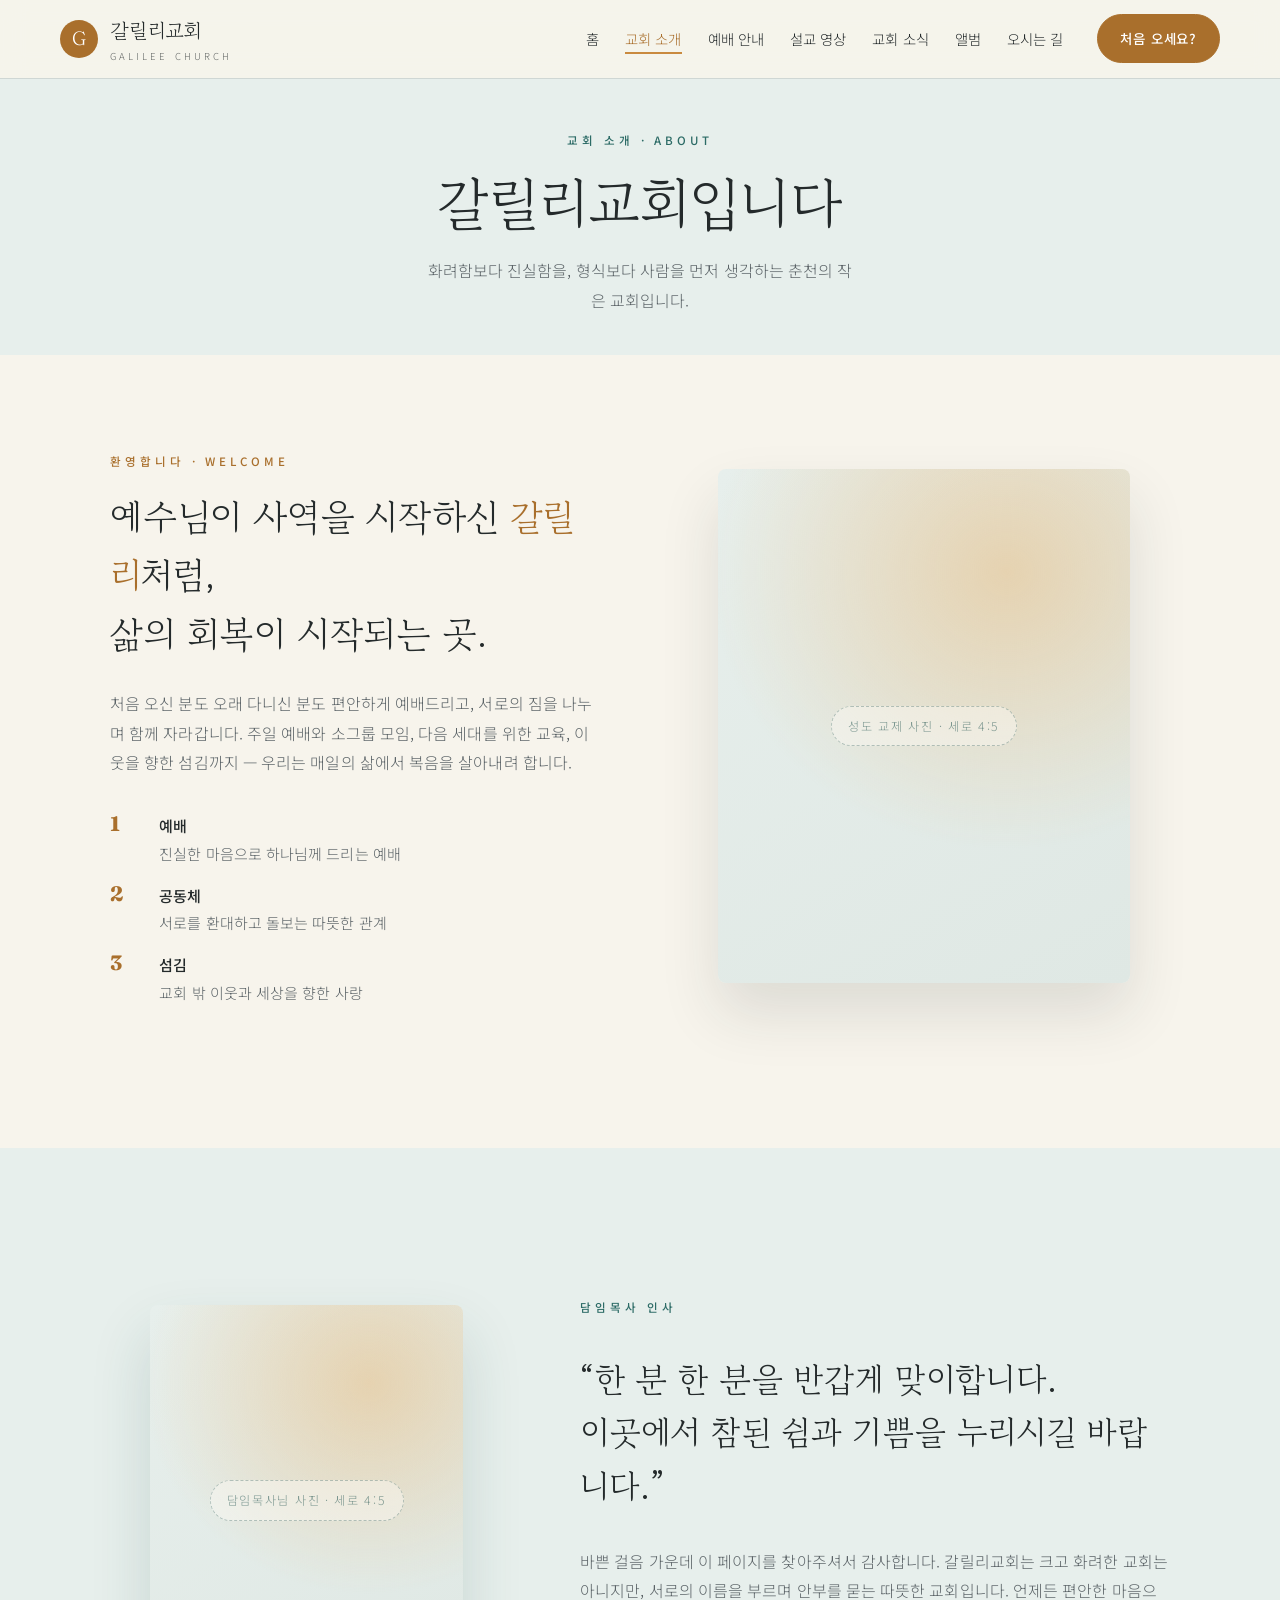
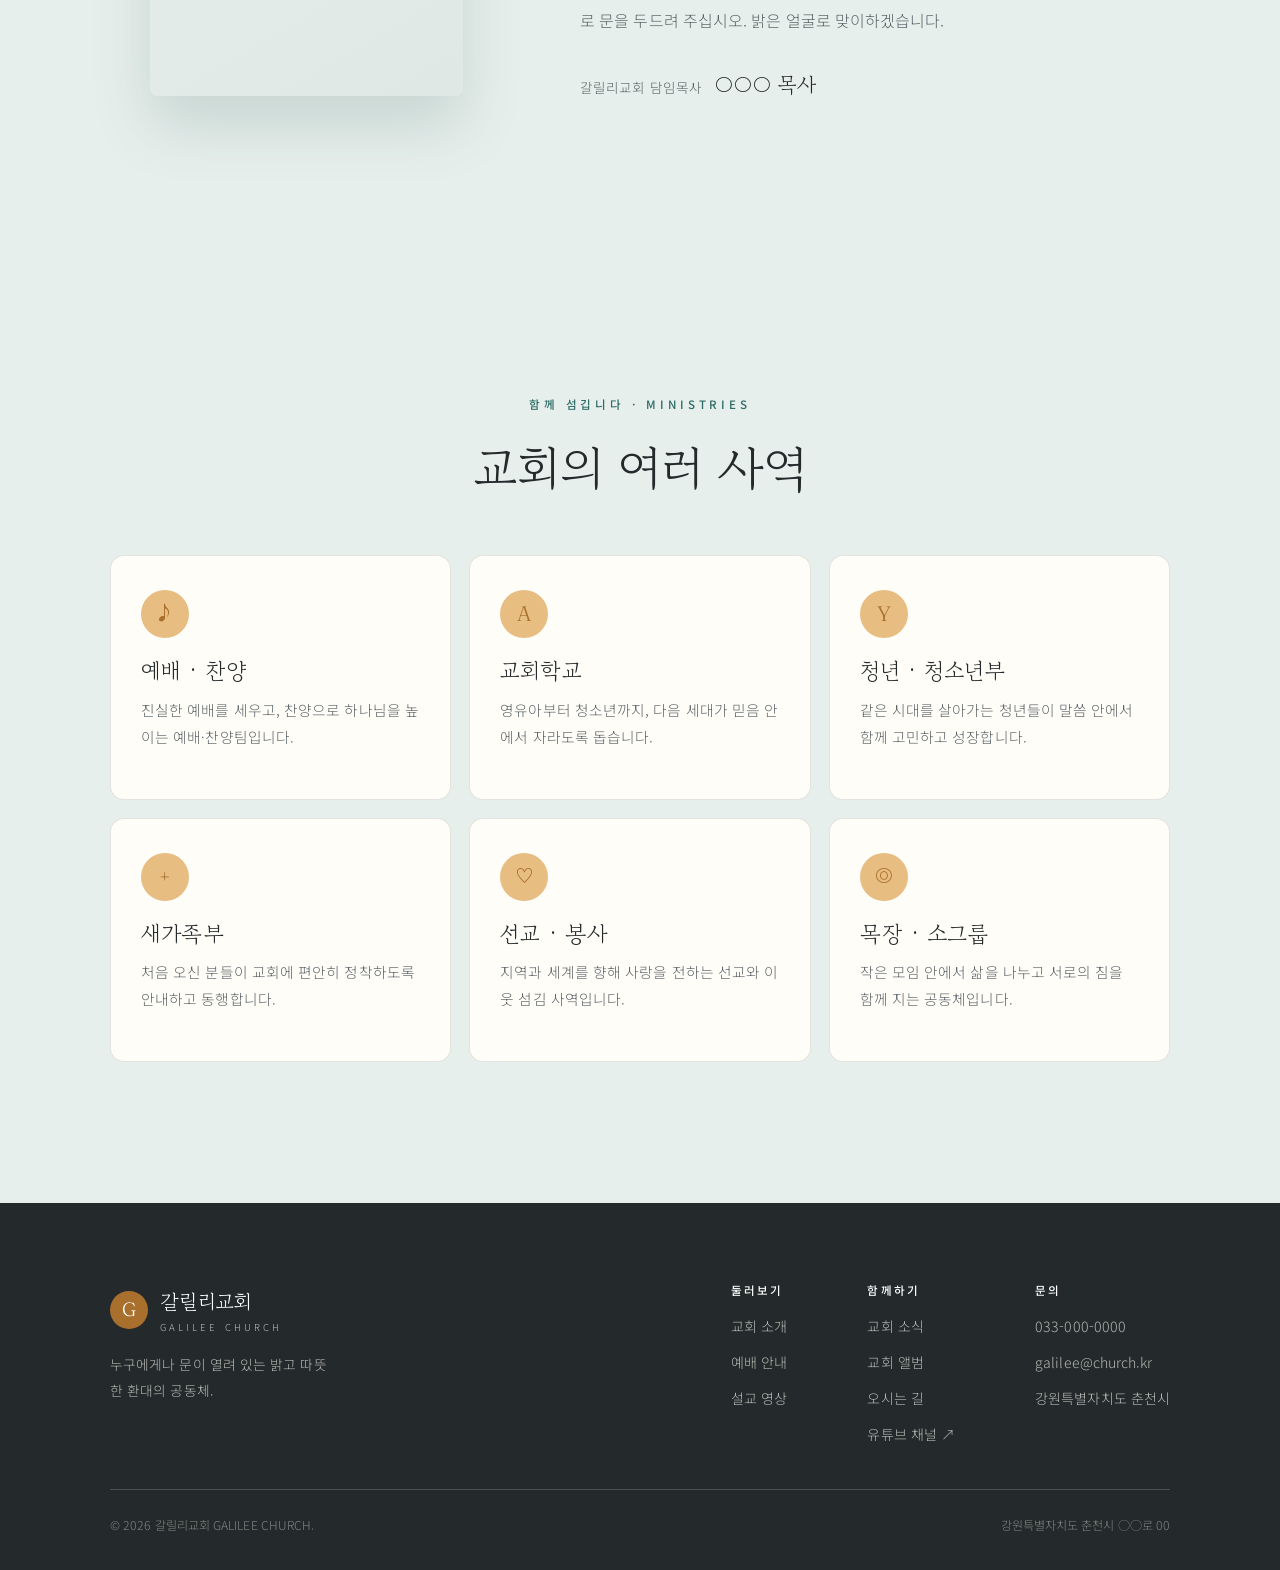
==== about.html @ 63ccdfb4 "feat: 갈릴리교회 소개 웹사이트 (춘천) 멀티페이지 정적 사이트 — 홈/소개/예배/설교/소식/앨범/오시는길.  Co-Authored-By: Claude Opus 4.8 (1M " ====
<!DOCTYPE html>
<html lang="ko">
<head>
  <meta charset="UTF-8" />
  <meta name="viewport" content="width=device-width, initial-scale=1.0" />
  <title>교회 소개 · 갈릴리교회</title>
  <meta name="description" content="춘천 갈릴리교회를 소개합니다. 우리의 가치와 담임목사 인사말, 함께 섬기는 여러 사역." />
  <link rel="preconnect" href="https://fonts.googleapis.com" />
  <link rel="preconnect" href="https://fonts.gstatic.com" crossorigin />
  <link href="https://fonts.googleapis.com/css2?family=Gowun+Batang:wght@400;700&family=Noto+Sans+KR:wght@300;400;500;700&family=Fraunces:ital,opsz,wght@0,9..144,400;0,9..144,500;1,9..144,500&display=swap" rel="stylesheet" />
  <link rel="stylesheet" href="css/style.css" />
</head>
<body data-page="about">
  <div id="site-header"></div>

  <section class="page-hero">
    <span class="eyebrow eyebrow--sea">교회 소개 · About</span>
    <h1>갈릴리교회입니다</h1>
    <p>화려함보다 진실함을, 형식보다 사람을 먼저 생각하는 춘천의 작은 교회입니다.</p>
  </section>

  <!-- About -->
  <section class="about" style="padding-top:clamp(50px,7vw,90px);">
    <div class="wrap about__grid">
      <div class="about__body">
        <span class="eyebrow reveal">환영합니다 · Welcome</span>
        <p class="about__lead reveal">예수님이 사역을 시작하신 <em>갈릴리</em>처럼,<br />삶의 회복이 시작되는 곳.</p>
        <p class="about__text reveal">처음 오신 분도 오래 다니신 분도 편안하게 예배드리고, 서로의 짐을 나누며 함께 자라갑니다. 주일 예배와 소그룹 모임, 다음 세대를 위한 교육, 이웃을 향한 섬김까지 — 우리는 매일의 삶에서 복음을 살아내려 합니다.</p>
        <div class="about__values reveal">
          <div class="about__value"><b>1</b><span><strong>예배</strong>진실한 마음으로 하나님께 드리는 예배</span></div>
          <div class="about__value"><b>2</b><span><strong>공동체</strong>서로를 환대하고 돌보는 따뜻한 관계</span></div>
          <div class="about__value"><b>3</b><span><strong>섬김</strong>교회 밖 이웃과 세상을 향한 사랑</span></div>
        </div>
      </div>
      <figure class="about__figure slot reveal" data-label="성도 교제 사진 · 세로 4:5">
        <img src="images/community.jpg" alt="함께 교제하는 성도들" class="shot" />
      </figure>
    </div>
  </section>

  <!-- Pastor -->
  <section class="pastor" id="pastor">
    <div class="wrap pastor__inner">
      <figure class="pastor__figure slot reveal" data-label="담임목사님 사진 · 세로 4:5">
        <img src="images/pastor.jpg" alt="담임목사" class="shot" />
      </figure>
      <div class="pastor__body">
        <span class="eyebrow eyebrow--sea reveal">담임목사 인사</span>
        <p class="pastor__quote reveal">“한 분 한 분을 반갑게 맞이합니다.<br />이곳에서 참된 쉼과 기쁨을 누리시길 바랍니다.”</p>
        <p class="pastor__text reveal">바쁜 걸음 가운데 이 페이지를 찾아주셔서 감사합니다. 갈릴리교회는 크고 화려한 교회는 아니지만, 서로의 이름을 부르며 안부를 묻는 따뜻한 교회입니다. 언제든 편안한 마음으로 문을 두드려 주십시오. 밝은 얼굴로 맞이하겠습니다.</p>
        <div class="pastor__sign reveal"><span>갈릴리교회 담임목사</span><b>○○○ 목사</b></div>
      </div>
    </div>
  </section>

  <!-- Ministries -->
  <section class="ministry" id="ministry">
    <div class="wrap">
      <div class="ministry__head sec-head" style="max-width:none;">
        <span class="eyebrow eyebrow--sea reveal">함께 섬깁니다 · Ministries</span>
        <h2 class="reveal">교회의 여러 사역</h2>
      </div>
      <div class="ministry__grid">
        <div class="min reveal"><div class="min__icon">♪</div><h3>예배 · 찬양</h3><p>진실한 예배를 세우고, 찬양으로 하나님을 높이는 예배·찬양팀입니다.</p></div>
        <div class="min reveal"><div class="min__icon">A</div><h3>교회학교</h3><p>영유아부터 청소년까지, 다음 세대가 믿음 안에서 자라도록 돕습니다.</p></div>
        <div class="min reveal"><div class="min__icon">Y</div><h3>청년 · 청소년부</h3><p>같은 시대를 살아가는 청년들이 말씀 안에서 함께 고민하고 성장합니다.</p></div>
        <div class="min reveal"><div class="min__icon">+</div><h3>새가족부</h3><p>처음 오신 분들이 교회에 편안히 정착하도록 안내하고 동행합니다.</p></div>
        <div class="min reveal"><div class="min__icon">♡</div><h3>선교 · 봉사</h3><p>지역과 세계를 향해 사랑을 전하는 선교와 이웃 섬김 사역입니다.</p></div>
        <div class="min reveal"><div class="min__icon">◎</div><h3>목장 · 소그룹</h3><p>작은 모임 안에서 삶을 나누고 서로의 짐을 함께 지는 공동체입니다.</p></div>
      </div>
    </div>
  </section>

  <div id="site-footer"></div>
  <script src="js/site.js"></script>
</body>
</html>
---- css/style.css ----
/* =============================================================
   갈릴리교회 GALILEE CHURCH
   밝고 따뜻한 환대의 공동체
   ============================================================= */

:root {
  /* Palette — 갈릴리 호숫가의 새벽빛 */
  --cream:    #f7f4ec;   /* 따뜻한 아이보리 배경 */
  --paper:    #fffdf8;   /* 카드/화이트 */
  --mist:     #e7efec;   /* 호수빛 옅은 톤 배경 */
  --ink:      #242a2b;   /* 본문 먹빛 */
  --ink-soft: #5b6367;   /* 보조 텍스트 */
  --gold:     #c98a3f;   /* 새벽 햇살 — 포인트 */
  --gold-deep:#a96f2c;
  --gold-soft:#e7bd82;
  --sea:      #2c6b66;   /* 갈릴리 호수빛 청록 — 보조 포인트 */
  --sea-deep: #1e514d;
  --line:     rgba(36, 42, 43, 0.12);
  --line-lite:rgba(255, 253, 248, 0.18);

  --f-display: 'Gowun Batang', 'Nanum Myeongjo', serif;
  --f-body:    'Noto Sans KR', system-ui, sans-serif;
  --f-accent:  'Fraunces', 'Gowun Batang', serif;

  --wrap: 1180px;
  --gutter: clamp(20px, 5vw, 60px);
  --sec-y: clamp(72px, 11vw, 150px);
  --ease: cubic-bezier(0.22, 0.61, 0.36, 1);
}

* { box-sizing: border-box; }
html { scroll-behavior: smooth; -webkit-text-size-adjust: 100%; }
@media (prefers-reduced-motion: reduce) { html { scroll-behavior: auto; } }
body {
  margin: 0; font-family: var(--f-body); font-weight: 300;
  color: var(--ink); background: var(--cream);
  line-height: 1.85; letter-spacing: 0.005em;
  -webkit-font-smoothing: antialiased; overflow-x: hidden;
}
img { display: block; max-width: 100%; }
a { color: inherit; text-decoration: none; }
button { font-family: inherit; cursor: pointer; }
h1, h2, h3, h4 { font-family: var(--f-display); font-weight: 400; margin: 0; line-height: 1.3; }

.wrap { width: 100%; max-width: var(--wrap); margin-inline: auto; padding-inline: var(--gutter); }

.eyebrow {
  font-family: var(--f-body); font-weight: 500; font-size: 0.72rem;
  letter-spacing: 0.34em; text-transform: uppercase; color: var(--gold-deep);
}
.eyebrow--sea { color: var(--sea); }

.sec-head { max-width: 640px; }
.sec-head .eyebrow { display: block; margin-bottom: 20px; }
.sec-head h2 { font-size: clamp(1.9rem, 4.2vw, 3.1rem); letter-spacing: -0.01em; }
.sec-head p { margin: 22px 0 0; color: var(--ink-soft); max-width: 54ch; }

.reveal { opacity: 0; transform: translateY(26px); transition: opacity 0.9s var(--ease), transform 0.9s var(--ease); }
.reveal.in { opacity: 1; transform: none; }
@media (prefers-reduced-motion: reduce) { .reveal { opacity: 1; transform: none; transition: none; } }

/* Buttons */
.btn {
  display: inline-flex; align-items: center; gap: 0.6em;
  font-family: var(--f-body); font-weight: 500; font-size: 0.84rem;
  letter-spacing: 0.06em; padding: 15px 30px; border-radius: 40px;
  border: 1.5px solid var(--gold-deep); background: var(--gold-deep); color: #fff;
  transition: background 0.4s var(--ease), color 0.4s var(--ease), border-color 0.4s var(--ease), transform 0.3s var(--ease);
}
.btn:hover { background: var(--gold); border-color: var(--gold); transform: translateY(-2px); }
.btn--ghost { background: transparent; color: var(--ink); border-color: var(--line); }
.btn--ghost:hover { background: var(--ink); border-color: var(--ink); color: #fff; }
.btn--light { background: #fff; color: var(--sea-deep); border-color: #fff; }
.btn--light:hover { background: var(--gold-soft); border-color: var(--gold-soft); color: var(--ink); }
.btn:focus-visible, a:focus-visible, .slot:focus-visible { outline: 2px solid var(--sea); outline-offset: 3px; }

/* Image slot / placeholder (사진 넣기 전) */
.slot {
  position: relative; overflow: hidden; display: grid; place-items: center;
  background:
    radial-gradient(120% 90% at 70% 20%, rgba(231,189,130,0.55), transparent 60%),
    linear-gradient(150deg, var(--mist), #dfe8e4);
}
.slot::after {
  content: attr(data-label); position: absolute; z-index: 0;
  font-family: var(--f-body); font-size: 0.76rem; letter-spacing: 0.14em;
  color: rgba(30,81,77,0.55); padding: 8px 16px; border: 1px dashed rgba(30,81,77,0.3);
  border-radius: 30px; background: rgba(255,253,248,0.4); text-align: center;
}
.slot img { position: relative; z-index: 1; width: 100%; height: 100%; object-fit: cover; }

/* Gentle lake-wave divider */
.wave { display: block; width: 100%; height: 60px; }
.wave path { fill: currentColor; }

/* =============================================================
   Header
   ============================================================= */
.site-header {
  position: fixed; inset: 0 0 auto 0; z-index: 60;
  display: flex; align-items: center; justify-content: space-between;
  padding: 20px var(--gutter);
  transition: background 0.5s var(--ease), padding 0.4s var(--ease), box-shadow 0.4s var(--ease);
}
.site-header.solid { background: rgba(247,244,236,0.9); backdrop-filter: blur(12px); padding-block: 12px; box-shadow: 0 1px 0 var(--line); }
.brand { display: flex; align-items: center; gap: 12px; color: #fff; transition: color 0.4s var(--ease); }
.solid .brand { color: var(--ink); }
.brand__logo {
  width: 38px; height: 38px; border-radius: 50%; display: grid; place-items: center;
  background: var(--gold-deep); color: #fff; font-family: var(--f-accent); font-size: 1.2rem;
  flex-shrink: 0;
}
.brand__name { font-family: var(--f-display); font-size: 1.28rem; letter-spacing: 0.02em; }
.brand__sub { font-size: 0.6rem; letter-spacing: 0.32em; text-transform: uppercase; opacity: 0.7; display: block; margin-top: -2px; }

.nav { display: flex; align-items: center; gap: 34px; }
.nav__links { display: flex; gap: 26px; list-style: none; margin: 0; padding: 0; }
.nav__links a { position: relative; font-size: 0.9rem; color: #fff; transition: color 0.4s var(--ease); padding-block: 5px; }
.solid .nav__links a { color: var(--ink); }
.nav__links a::after { content: ""; position: absolute; left: 0; bottom: 0; height: 2px; width: 0; background: var(--gold); transition: width 0.35s var(--ease); }
.nav__links a:hover::after, .nav__links a.on::after { width: 100%; }
.nav__links a.on { color: var(--gold-deep); }
.solid .nav__links a.on { color: var(--gold-deep); }
.mobile-menu a.on { color: var(--gold-soft); }
.nav .btn { padding: 11px 22px; }
.nav-toggle { display: none; }

/* =============================================================
   Hero
   ============================================================= */
.hero {
  position: relative; min-height: 100svh; display: grid; align-items: center;
  color: #fff; overflow: hidden; text-align: center;
}
.hero__bg {
  position: absolute; inset: 0; z-index: 0;
  background:
    radial-gradient(90% 70% at 50% 0%, rgba(231,189,130,0.9), transparent 55%),
    linear-gradient(160deg, #e8b978 0%, #c98a3f 32%, #2c6b66 100%);
}
.hero__bg .slot { position: absolute; inset: 0; }
.hero__bg::after {
  content: ""; position: absolute; inset: 0;
  background: linear-gradient(180deg, rgba(30,44,42,0.32), rgba(20,34,32,0.55));
}
.hero__inner { position: relative; z-index: 2; padding-top: 90px; }
.hero__verse { font-family: var(--f-accent); font-style: italic; font-size: clamp(0.95rem,1.5vw,1.15rem); color: rgba(255,253,248,0.9); letter-spacing: 0.02em; }
.hero__title { font-size: clamp(3rem, 9vw, 6.4rem); line-height: 1.05; margin: 0.2em 0 0; text-shadow: 0 6px 40px rgba(0,0,0,0.25); }
.hero__tag { margin: 26px auto 0; max-width: 34ch; font-size: clamp(1rem,1.6vw,1.25rem); color: rgba(255,253,248,0.95); font-weight: 300; }
.hero__cta { margin-top: 40px; display: flex; gap: 14px; justify-content: center; flex-wrap: wrap; }
.hero__wave { position: absolute; bottom: -1px; left: 0; z-index: 2; color: var(--cream); }

/* =============================================================
   Welcome / About
   ============================================================= */
.about { padding-block: var(--sec-y); }
.about__grid { display: grid; grid-template-columns: 1fr 1fr; gap: clamp(34px, 6vw, 84px); align-items: center; }
.about__lead { font-family: var(--f-display); font-size: clamp(1.5rem, 3vw, 2.3rem); line-height: 1.6; margin: 12px 0 0; }
.about__lead em { font-style: normal; color: var(--gold-deep); }
.about__text { margin-top: 26px; color: var(--ink-soft); }
.about__text + .about__text { margin-top: 16px; }
.about__values { margin-top: 34px; display: grid; gap: 14px; }
.about__value { display: flex; gap: 16px; align-items: flex-start; }
.about__value b { font-family: var(--f-accent); color: var(--gold-deep); font-size: 1.3rem; line-height: 1; padding-top: 2px; min-width: 1.6em; }
.about__value span { font-size: 0.94rem; color: var(--ink-soft); }
.about__value strong { color: var(--ink); font-weight: 500; display: block; }
.about__figure { aspect-ratio: 4/5; border-radius: 8px; box-shadow: 0 30px 60px rgba(36,42,43,0.12); }

/* =============================================================
   Pastor greeting
   ============================================================= */
.pastor { background: var(--mist); position: relative; }
.pastor__inner { padding-block: var(--sec-y); display: grid; grid-template-columns: 0.8fr 1.2fr; gap: clamp(34px,6vw,80px); align-items: center; }
.pastor__figure { aspect-ratio: 4/5; border-radius: 8px; box-shadow: 0 30px 60px rgba(30,81,77,0.16); }
.pastor__body .eyebrow { display: block; margin-bottom: 18px; }
.pastor__quote { font-family: var(--f-display); font-size: clamp(1.5rem,2.8vw,2.1rem); line-height: 1.6; }
.pastor__text { margin-top: 24px; color: var(--ink-soft); }
.pastor__sign { margin-top: 30px; display: flex; align-items: baseline; gap: 12px; }
.pastor__sign span { color: var(--ink-soft); font-size: 0.85rem; }
.pastor__sign b { font-family: var(--f-display); font-weight: 400; font-size: 1.3rem; }

/* =============================================================
   Service times
   ============================================================= */
.service { padding-block: var(--sec-y); }
.service__head { text-align: center; display: flex; flex-direction: column; align-items: center; }
.service__grid { margin-top: clamp(38px,6vw,60px); display: grid; grid-template-columns: repeat(3, 1fr); gap: 18px; }
.svc {
  background: var(--paper); border: 1px solid var(--line); border-radius: 12px;
  padding: 30px 28px; transition: transform 0.4s var(--ease), box-shadow 0.4s var(--ease), border-color 0.4s var(--ease);
}
.svc:hover { transform: translateY(-4px); box-shadow: 0 22px 48px rgba(36,42,43,0.1); border-color: transparent; }
.svc__tag { font-family: var(--f-accent); font-size: 0.85rem; color: var(--sea); letter-spacing: 0.04em; }
.svc__name { font-family: var(--f-display); font-size: 1.5rem; margin: 8px 0 14px; }
.svc__time { display: flex; align-items: baseline; gap: 8px; }
.svc__time b { font-family: var(--f-accent); font-size: 2.1rem; color: var(--gold-deep); line-height: 1; }
.svc__time span { color: var(--ink-soft); font-size: 0.9rem; }
.svc__desc { margin-top: 12px; font-size: 0.88rem; color: var(--ink-soft); }

/* =============================================================
   Sermons (YouTube)
   ============================================================= */
.sermons { background: var(--sea-deep); color: #fff; padding-block: var(--sec-y); position: relative; overflow: hidden; }
.sermons::before {
  content: ""; position: absolute; inset: 0; opacity: 0.5;
  background: radial-gradient(80% 60% at 85% 0%, rgba(201,138,63,0.35), transparent 60%);
}
.sermons__head { position: relative; z-index: 1; display: flex; justify-content: space-between; align-items: flex-end; gap: 24px; flex-wrap: wrap; }
.sermons__head h2 { color: #fff; font-size: clamp(1.9rem,4vw,3rem); }
.sermons__head .eyebrow { color: var(--gold-soft); display: block; margin-bottom: 16px; }
.sermons__grid { position: relative; z-index: 1; margin-top: clamp(34px,5vw,52px); display: grid; grid-template-columns: 1.5fr 1fr; gap: 22px; }
.sermon-feature { border-radius: 14px; overflow: hidden; background: #000; box-shadow: 0 30px 60px rgba(0,0,0,0.35); }
.sermon-feature .video { position: relative; aspect-ratio: 16/9; }
.sermon-feature iframe { position: absolute; inset: 0; width: 100%; height: 100%; border: 0; }
.sermon-list { display: flex; flex-direction: column; gap: 14px; }
.sermon-card {
  display: grid; grid-template-columns: 120px 1fr; gap: 16px; align-items: center;
  background: rgba(255,253,248,0.06); border: 1px solid var(--line-lite); border-radius: 12px;
  padding: 12px; transition: background 0.4s var(--ease); cursor: pointer;
}
.sermon-card:hover { background: rgba(255,253,248,0.12); }
.sermon-card .thumb { aspect-ratio: 16/9; border-radius: 8px; }
.sermon-card__date { font-family: var(--f-accent); font-size: 0.78rem; color: var(--gold-soft); }
.sermon-card__title { font-family: var(--f-display); font-size: 1.05rem; margin-top: 4px; line-height: 1.4; }
.sermons__foot { position: relative; z-index: 1; margin-top: 30px; text-align: center; }

/* =============================================================
   News / notices
   ============================================================= */
.news { padding-block: var(--sec-y); }
.news__grid { margin-top: clamp(36px,5vw,56px); display: grid; grid-template-columns: repeat(3,1fr); gap: 20px; }
.notice {
  border-top: 2px solid var(--gold); padding: 24px 4px; display: flex; flex-direction: column; gap: 10px;
  transition: transform 0.4s var(--ease);
}
.notice:hover { transform: translateY(-4px); }
.notice__cat { font-size: 0.72rem; letter-spacing: 0.14em; text-transform: uppercase; color: var(--sea); font-weight: 500; }
.notice__title { font-family: var(--f-display); font-size: 1.35rem; line-height: 1.4; }
.notice__text { font-size: 0.9rem; color: var(--ink-soft); }
.notice__date { font-family: var(--f-accent); font-size: 0.85rem; color: var(--ink-soft); margin-top: auto; }

/* =============================================================
   Ministries
   ============================================================= */
.ministry { background: var(--mist); padding-block: var(--sec-y); }
.ministry__head { text-align: center; display: flex; flex-direction: column; align-items: center; }
.ministry__grid { margin-top: clamp(36px,5vw,56px); display: grid; grid-template-columns: repeat(3,1fr); gap: 18px; }
.min {
  background: var(--paper); border-radius: 14px; padding: 34px 30px; border: 1px solid var(--line);
  transition: transform 0.4s var(--ease), box-shadow 0.4s var(--ease);
}
.min:hover { transform: translateY(-5px); box-shadow: 0 24px 50px rgba(30,81,77,0.12); }
.min__icon { width: 48px; height: 48px; border-radius: 50%; background: var(--gold-soft); color: var(--gold-deep); display: grid; place-items: center; font-family: var(--f-accent); font-size: 1.3rem; margin-bottom: 18px; }
.min h3 { font-size: 1.4rem; }
.min p { margin-top: 10px; font-size: 0.92rem; color: var(--ink-soft); }

/* =============================================================
   Location
   ============================================================= */
.location { padding-block: var(--sec-y); }
.location__grid { display: grid; grid-template-columns: 1fr 1fr; gap: clamp(30px,5vw,64px); align-items: center; }
.location__info h2 { font-size: clamp(1.8rem,3.6vw,2.6rem); margin-bottom: 26px; }
.location__rows { display: grid; }
.location__row { display: grid; grid-template-columns: 120px 1fr; gap: 18px; padding: 17px 0; border-top: 1px solid var(--line); }
.location__row:last-child { border-bottom: 1px solid var(--line); }
.location__row dt { color: var(--sea); font-size: 0.74rem; letter-spacing: 0.14em; text-transform: uppercase; font-weight: 500; padding-top: 3px; }
.location__row dd { margin: 0; }
.location__map { aspect-ratio: 4/3; border-radius: 14px; overflow: hidden; position: relative; background:
  radial-gradient(circle at 55% 45%, rgba(201,138,63,0.2), transparent 55%), var(--sea-deep); display: grid; place-items: center; }
.location__map::before { content: ""; position: absolute; inset: 0; background-image:
  linear-gradient(rgba(255,253,248,0.06) 1px, transparent 1px), linear-gradient(90deg, rgba(255,253,248,0.06) 1px, transparent 1px);
  background-size: 38px 38px; }
.location__pin { position: relative; text-align: center; color: #fff; }
.location__pin .dot { width: 14px; height: 14px; border-radius: 50%; background: var(--gold); margin: 0 auto 12px; box-shadow: 0 0 0 8px rgba(201,138,63,0.25), 0 0 0 18px rgba(201,138,63,0.12); }
.location__pin span { font-size: 0.78rem; letter-spacing: 0.22em; }

/* =============================================================
   CTA band + Footer
   ============================================================= */
.cta-band { background: var(--gold-deep); color: #fff; text-align: center; padding: clamp(56px,8vw,90px) 0; position: relative; overflow: hidden; }
.cta-band h2 { color: #fff; font-size: clamp(1.8rem,4vw,2.8rem); }
.cta-band p { margin: 18px auto 30px; max-width: 46ch; color: rgba(255,253,248,0.92); }

.site-footer { background: var(--ink); color: rgba(247,244,236,0.7); padding: clamp(52px,7vw,80px) 0 34px; }
.footer__top { display: flex; justify-content: space-between; gap: 40px; flex-wrap: wrap; padding-bottom: 42px; border-bottom: 1px solid var(--line-lite); }
.footer__brand .brand { color: #fff; }
.footer__brand p { margin: 16px 0 0; max-width: 32ch; font-size: 0.86rem; }
.footer__cols { display: flex; gap: clamp(36px,7vw,80px); flex-wrap: wrap; }
.footer__col h4 { color: #fff; font-family: var(--f-body); font-weight: 500; font-size: 0.72rem; letter-spacing: 0.18em; text-transform: uppercase; margin-bottom: 15px; }
.footer__col ul { list-style: none; margin: 0; padding: 0; display: grid; gap: 10px; font-size: 0.88rem; }
.footer__col a:hover { color: var(--gold-soft); }
.footer__bottom { padding-top: 24px; display: flex; justify-content: space-between; gap: 14px; flex-wrap: wrap; font-size: 0.76rem; color: rgba(247,244,236,0.45); }

/* =============================================================
   Responsive
   ============================================================= */
@media (max-width: 980px) {
  .about__grid, .pastor__inner, .sermons__grid, .location__grid { grid-template-columns: 1fr; }
  .service__grid, .news__grid, .ministry__grid { grid-template-columns: repeat(2, 1fr); }
  .about__figure, .pastor__figure { max-width: 460px; }
  .pastor__inner { text-align: left; }
}
@media (max-width: 680px) {
  .nav__links, .nav > .btn { display: none; }
  .nav-toggle { display: inline-flex; flex-direction: column; gap: 5px; width: 30px; height: 22px; justify-content: center; background: none; border: none; padding: 0; }
  .nav-toggle span { display: block; height: 2px; background: #fff; border-radius: 2px; transition: 0.4s var(--ease); }
  .solid .nav-toggle span { background: var(--ink); }
  .menu-open .nav-toggle span:nth-child(1) { transform: translateY(7px) rotate(45deg); background:#fff; }
  .menu-open .nav-toggle span:nth-child(2) { opacity: 0; }
  .menu-open .nav-toggle span:nth-child(3) { transform: translateY(-7px) rotate(-45deg); background:#fff; }

  .service__grid, .news__grid, .ministry__grid { grid-template-columns: 1fr; }
  .sermon-card { grid-template-columns: 100px 1fr; }
}

.mobile-menu {
  position: fixed; inset: 0; z-index: 55; background: var(--sea-deep);
  display: flex; flex-direction: column; align-items: center; justify-content: center; gap: 26px;
  transform: translateY(-100%); transition: transform 0.55s var(--ease); visibility: hidden;
}
.mobile-menu.open { transform: none; visibility: visible; }
.mobile-menu a { color: #fff; font-family: var(--f-display); font-size: 1.6rem; }
.mobile-menu a:hover { color: var(--gold-soft); }

/* =============================================================
   Albums (홈 미리보기 + album.html)
   ============================================================= */
.albums { padding-block: var(--sec-y); }
.albums__head { display: flex; justify-content: space-between; align-items: flex-end; gap: 24px; flex-wrap: wrap; }
.albums__grid { margin-top: clamp(34px,5vw,54px); display: grid; grid-template-columns: repeat(3, 1fr); gap: 20px; }
.albums--page .albums__grid { margin-top: 0; }

.album-card {
  display: block; border-radius: 14px; overflow: hidden; background: var(--paper);
  border: 1px solid var(--line); transition: transform 0.4s var(--ease), box-shadow 0.4s var(--ease);
  cursor: pointer; text-align: left; width: 100%; padding: 0; font: inherit; color: inherit;
}
.album-card:hover { transform: translateY(-5px); box-shadow: 0 26px 54px rgba(36,42,43,0.14); }
.album-card__cover { aspect-ratio: 4/3; }
.album-card__body { padding: 18px 20px 22px; }
.album-card__date { font-family: var(--f-accent); font-size: 0.82rem; color: var(--sea); }
.album-card__title { font-family: var(--f-display); font-size: 1.3rem; margin: 4px 0 6px; line-height: 1.35; }
.album-card__count { font-size: 0.82rem; color: var(--ink-soft); }
.album-card__count::before { content: "📷 "; }

/* Album page hero */
.page-hero { padding: 130px 0 40px; text-align: center; background: var(--mist); }
.page-hero .eyebrow { display: block; margin-bottom: 14px; }
.page-hero h1 { font-size: clamp(2.2rem, 5vw, 3.6rem); }
.page-hero p { margin: 16px auto 0; max-width: 48ch; color: var(--ink-soft); }
.page-hero .back { display: inline-block; margin-top: 22px; font-size: 0.86rem; color: var(--sea); }
.page-hero .back:hover { color: var(--gold-deep); }

.albums-empty { text-align: center; padding: 60px 0; color: var(--ink-soft); }

/* Album viewer overlay */
.viewer { position: fixed; inset: 0; z-index: 105; display: none; background: var(--cream); overflow-y: auto; }
.viewer.open { display: block; }
.viewer__bar {
  position: sticky; top: 0; z-index: 2; display: flex; align-items: center; justify-content: space-between;
  padding: 18px var(--gutter); background: rgba(247,244,236,0.92); backdrop-filter: blur(10px); border-bottom: 1px solid var(--line);
}
.viewer__meta h2 { font-size: 1.5rem; }
.viewer__meta span { font-family: var(--f-accent); font-size: 0.85rem; color: var(--sea); }
.viewer__close { background: none; border: 1px solid var(--line); border-radius: 40px; padding: 10px 20px; font-size: 0.85rem; color: var(--ink); }
.viewer__close:hover { background: var(--ink); color: #fff; border-color: var(--ink); }
.viewer__grid {
  columns: 3; column-gap: 14px; padding: 26px var(--gutter) 80px; max-width: var(--wrap); margin-inline: auto;
}
.viewer__grid figure { break-inside: avoid; margin: 0 0 14px; border-radius: 10px; overflow: hidden; cursor: zoom-in; aspect-ratio: auto; }
.viewer__grid .slot { min-height: 200px; }
.viewer__grid img { width: 100%; height: auto; display: block; transition: transform 0.6s var(--ease); }
.viewer__grid figure:hover img { transform: scale(1.04); }

/* Fullscreen single-photo lightbox */
.lightbox { position: fixed; inset: 0; z-index: 120; display: none; align-items: center; justify-content: center; padding: 4vw; background: rgba(20,26,25,0.94); }
.lightbox.open { display: flex; }
.lightbox img { max-width: 92vw; max-height: 90vh; object-fit: contain; border-radius: 6px; }
.lightbox__close { position: absolute; top: 22px; right: 28px; background: none; border: none; color: #fff; font-size: 2rem; opacity: 0.85; }
.lightbox__close:hover { opacity: 1; }

@media (max-width: 980px) {
  .albums__grid { grid-template-columns: repeat(2, 1fr); }
  .viewer__grid { columns: 2; }
}
@media (max-width: 680px) {
  .albums__grid { grid-template-columns: 1fr; }
  .viewer__grid { columns: 1; }
}

/* =============================================================
   Hero slideshow (여러 장 자동 전환)
   ============================================================= */
.hero__slide { position: absolute; inset: 0; opacity: 0; transition: opacity 1.4s var(--ease); }
.hero__slide.active { opacity: 1; }
.hero__slide.s1 { background: radial-gradient(90% 70% at 50% 0%, rgba(231,189,130,0.9), transparent 55%), linear-gradient(160deg, #e8b978, #c98a3f 32%, #2c6b66); }
.hero__slide.s2 { background: radial-gradient(80% 70% at 70% 10%, rgba(231,189,130,0.7), transparent 55%), linear-gradient(150deg, #d79a56, #2c6b66 70%, #1e514d); }
.hero__slide.s3 { background: radial-gradient(90% 80% at 30% 0%, rgba(231,189,130,0.8), transparent 60%), linear-gradient(200deg, #caa06a, #35726e 60%, #1e514d); }
.hero__slide .slot { position: absolute; inset: 0; background: none; }
.hero__slide .slot::after { opacity: 0; }   /* 슬라이드에선 라벨 숨김 (지저분함 방지) */
.hero__dots { position: absolute; bottom: 78px; left: 50%; transform: translateX(-50%); z-index: 3; display: flex; gap: 10px; }
.hero__dots button { width: 9px; height: 9px; border-radius: 50%; border: 0; background: rgba(255,253,248,0.45); cursor: pointer; padding: 0; transition: background 0.3s, width 0.3s; }
.hero__dots button.on { background: #fff; width: 24px; border-radius: 6px; }

/* =============================================================
   Quick menu (히어로 아래 바로가기 아이콘 바)
   ============================================================= */
.quickmenu { position: relative; z-index: 5; }
.quickmenu__inner {
  max-width: var(--wrap); margin: -52px auto 0; margin-inline: auto;
  background: var(--paper); border-radius: 20px; box-shadow: 0 26px 64px rgba(36,42,43,0.16);
  display: grid; grid-template-columns: repeat(5, 1fr); overflow: hidden;
  position: relative; left: 0; right: 0; width: calc(100% - 2 * var(--gutter));
}
.qm {
  display: flex; flex-direction: column; align-items: center; gap: 12px; text-align: center;
  padding: 32px 14px; border-right: 1px solid var(--line); transition: background 0.35s var(--ease);
}
.qm:last-child { border-right: 0; }
.qm:hover { background: var(--mist); }
.qm__icon {
  width: 54px; height: 54px; border-radius: 50%; display: grid; place-items: center;
  background: var(--gold-soft); color: var(--gold-deep); font-size: 1.5rem;
  transition: transform 0.35s var(--ease);
}
.qm:hover .qm__icon { transform: translateY(-4px); }
.qm__label { font-family: var(--f-display); font-size: 1.08rem; color: var(--ink); }
.qm__sub { font-size: 0.72rem; letter-spacing: 0.08em; color: var(--sea); text-transform: uppercase; }

@media (max-width: 860px) {
  .quickmenu__inner { grid-template-columns: repeat(2, 1fr); margin-top: -30px; }
  .qm:nth-child(odd) { border-right: 1px solid var(--line); }
  .qm { border-bottom: 1px solid var(--line); padding: 24px 12px; }
  .qm:last-child { grid-column: 1 / -1; border-bottom: 0; }
}
@media (max-width: 420px) {
  .quickmenu__inner { grid-template-columns: 1fr; }
  .qm, .qm:nth-child(odd) { border-right: 0; }
}
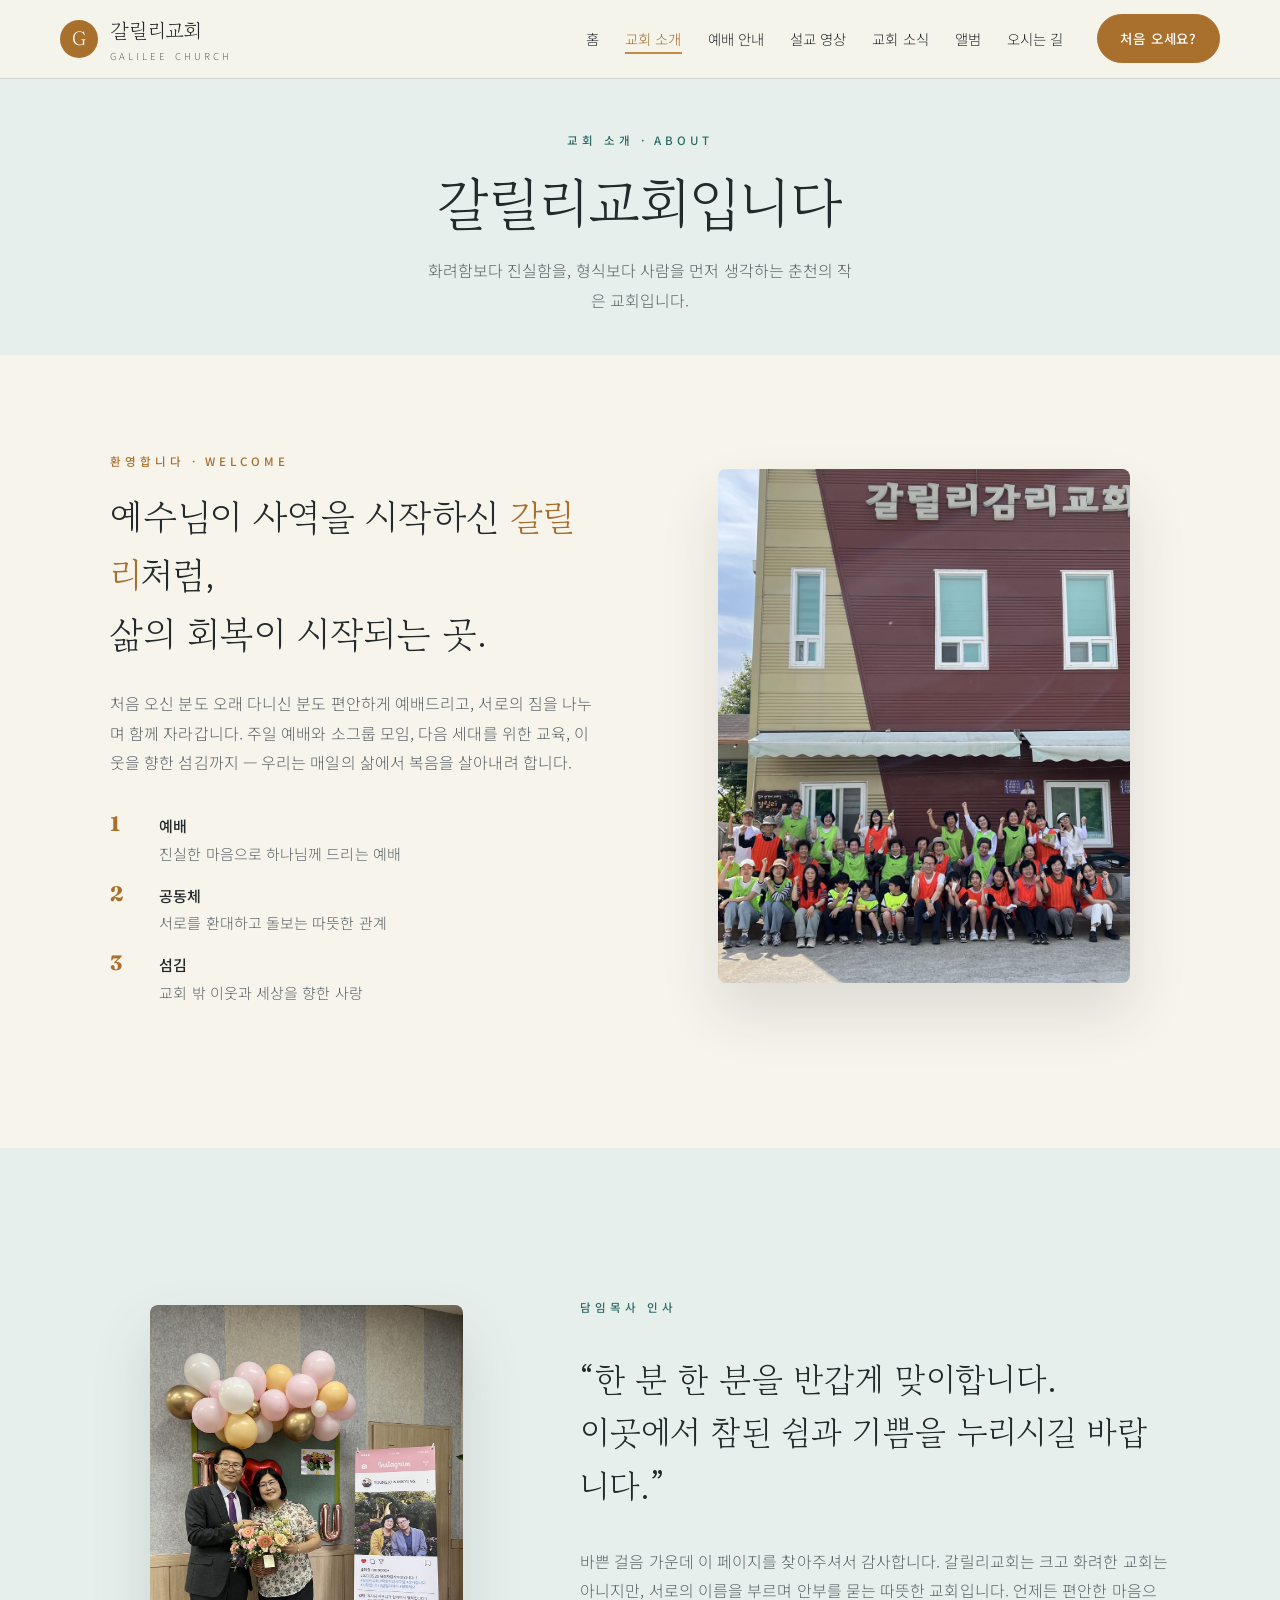
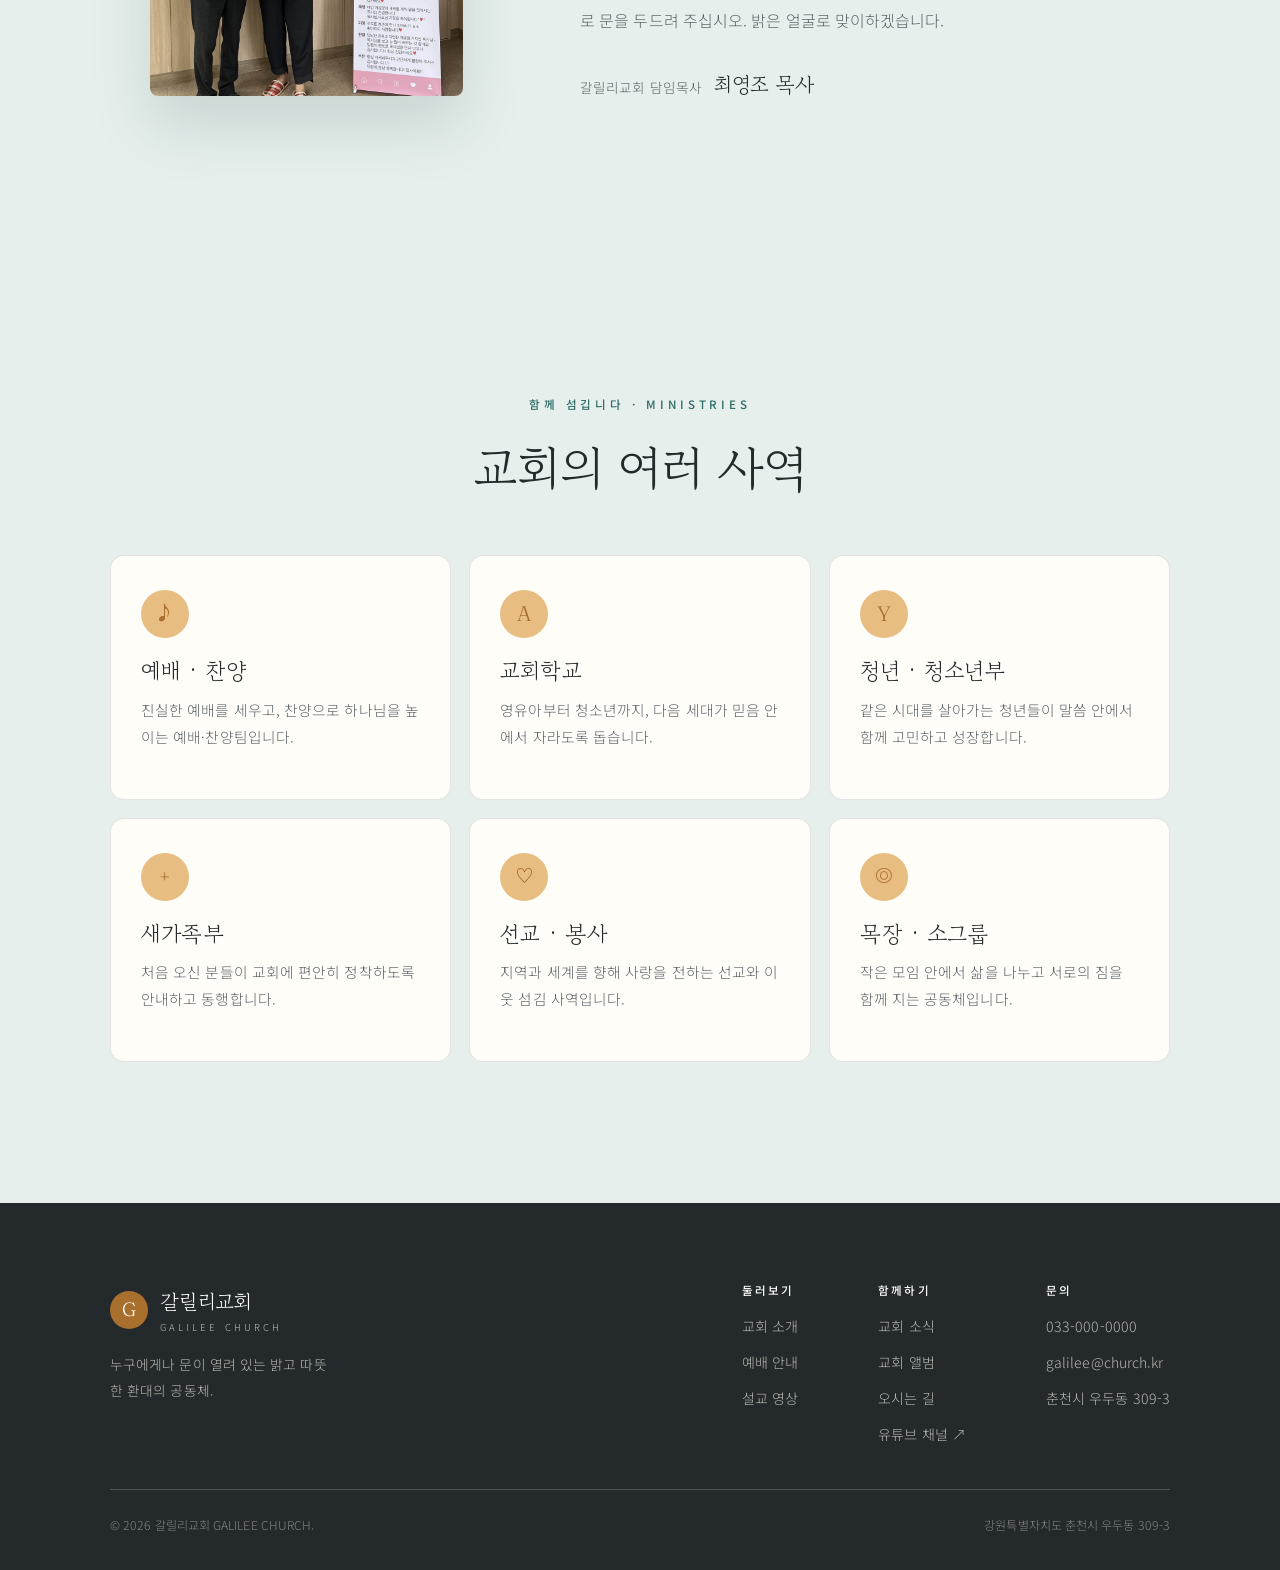
==== commit aefe9d57: "feat: 찬양 플레이어+배경음악, 최영조 목사·주일예배 10:50 반영 Co-Authored-By: Claude Opus 4.8 (1M context) <noreply@anthr" ====
--- a/about.html
+++ b/about.html
@@ -48,7 +48,7 @@
         <span class="eyebrow eyebrow--sea reveal">담임목사 인사</span>
         <p class="pastor__quote reveal">“한 분 한 분을 반갑게 맞이합니다.<br />이곳에서 참된 쉼과 기쁨을 누리시길 바랍니다.”</p>
         <p class="pastor__text reveal">바쁜 걸음 가운데 이 페이지를 찾아주셔서 감사합니다. 갈릴리교회는 크고 화려한 교회는 아니지만, 서로의 이름을 부르며 안부를 묻는 따뜻한 교회입니다. 언제든 편안한 마음으로 문을 두드려 주십시오. 밝은 얼굴로 맞이하겠습니다.</p>
-        <div class="pastor__sign reveal"><span>갈릴리교회 담임목사</span><b>○○○ 목사</b></div>
+        <div class="pastor__sign reveal"><span>갈릴리교회 담임목사</span><b>최영조 목사</b></div>
       </div>
     </div>
   </section>
--- a/css/style.css
+++ b/css/style.css
@@ -140,8 +140,10 @@
 }
 .hero__bg .slot { position: absolute; inset: 0; }
 .hero__bg::after {
-  content: ""; position: absolute; inset: 0;
-  background: linear-gradient(180deg, rgba(30,44,42,0.32), rgba(20,34,32,0.55));
+  content: ""; position: absolute; inset: 0; z-index: 2;
+  background:
+    radial-gradient(70% 55% at 50% 52%, rgba(16,26,24,0.5), transparent 75%),
+    linear-gradient(180deg, rgba(16,26,24,0.5), rgba(16,26,24,0.32) 42%, rgba(16,26,24,0.66));
 }
 .hero__inner { position: relative; z-index: 2; padding-top: 90px; }
 .hero__verse { font-family: var(--f-accent); font-style: italic; font-size: clamp(0.95rem,1.5vw,1.15rem); color: rgba(255,253,248,0.9); letter-spacing: 0.02em; }
@@ -437,3 +439,44 @@
   .quickmenu__inner { grid-template-columns: 1fr; }
   .qm, .qm:nth-child(odd) { border-right: 0; }
 }
+
+/* =============================================================
+   Praise (교회 찬양 플레이어)
+   ============================================================= */
+.praise { padding-block: var(--sec-y); background: linear-gradient(180deg, var(--mist), var(--cream)); }
+.praise__head { text-align: center; display: flex; flex-direction: column; align-items: center; }
+.praise__list { max-width: 720px; margin: clamp(34px,5vw,54px) auto 0; display: grid; gap: 16px; }
+.praise__song {
+  display: flex; align-items: center; gap: 22px;
+  background: var(--paper); border: 1px solid var(--line); border-radius: 16px; padding: 20px 26px;
+  transition: box-shadow 0.4s var(--ease), transform 0.4s var(--ease);
+}
+.praise__song:hover { box-shadow: 0 20px 44px rgba(36,42,43,0.1); transform: translateY(-3px); }
+.praise__no { font-family: var(--f-accent); font-size: 1.5rem; color: var(--gold-deep); min-width: 1.4em; }
+.praise__info { min-width: 160px; }
+.praise__title { font-family: var(--f-display); font-size: 1.25rem; line-height: 1.3; }
+.praise__sub { font-size: 0.8rem; color: var(--ink-soft); letter-spacing: 0.04em; }
+.praise__song audio { flex: 1; height: 42px; }
+.praise__note { text-align: center; margin-top: 24px; font-size: 0.84rem; color: var(--ink-soft); }
+@media (max-width: 620px) {
+  .praise__song { flex-wrap: wrap; gap: 12px 16px; padding: 18px 20px; }
+  .praise__song audio { flex-basis: 100%; }
+}
+
+/* Floating background-music button */
+.music-fab {
+  position: fixed; right: 22px; bottom: 22px; z-index: 70;
+  display: inline-flex; align-items: center; gap: 11px; padding: 13px 22px;
+  border: 0; border-radius: 40px; background: var(--gold-deep); color: #fff;
+  box-shadow: 0 14px 34px rgba(169,116,44,0.42); font-family: var(--f-body);
+  font-size: 0.84rem; font-weight: 500; cursor: pointer; transition: background 0.35s var(--ease), transform 0.35s var(--ease);
+}
+.music-fab:hover { background: var(--gold); transform: translateY(-2px); }
+.music-fab__bars { display: inline-flex; align-items: flex-end; gap: 2.5px; height: 15px; }
+.music-fab__bars i { width: 3px; height: 5px; background: #fff; border-radius: 2px; transition: height 0.2s; }
+.music-fab.playing .music-fab__bars i { animation: eq 0.9s ease-in-out infinite; }
+.music-fab.playing .music-fab__bars i:nth-child(2) { animation-delay: 0.25s; }
+.music-fab.playing .music-fab__bars i:nth-child(3) { animation-delay: 0.5s; }
+@keyframes eq { 0%,100% { height: 5px; } 50% { height: 15px; } }
+@media (prefers-reduced-motion: reduce) { .music-fab.playing .music-fab__bars i { animation: none; height: 10px; } }
+@media (max-width: 480px) { .music-fab { right: 14px; bottom: 14px; padding: 11px 18px; } }
